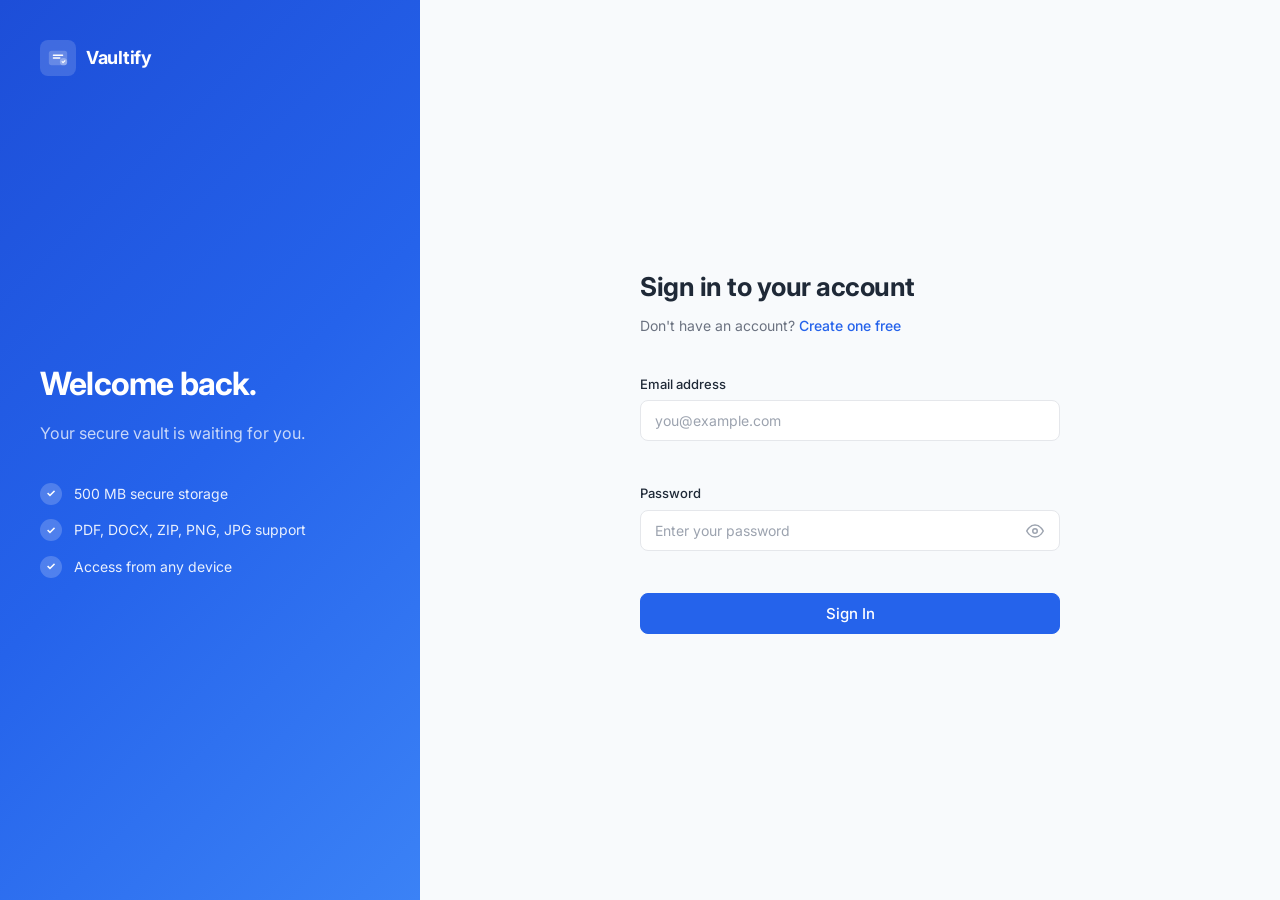
==== frontend/login.html @ 579fc2db "Initial commit - Vaultify v1.0 MVP - Spring Boot backend with JWT auth and H2 database - LocalStorag" ====
<!DOCTYPE html>
<html lang="en">
<head>
    <meta charset="UTF-8">
    <meta name="viewport" content="width=device-width, initial-scale=1.0">
    <meta name="description" content="Log in to Vaultify — your secure personal file storage vault.">
    <title>Login — Vaultify</title>
    <link rel="preconnect" href="https://fonts.googleapis.com">
    <link rel="preconnect" href="https://fonts.gstatic.com" crossorigin>
    <link href="https://fonts.googleapis.com/css2?family=Inter:wght@300;400;500;600;700&display=swap" rel="stylesheet">
    <link rel="stylesheet" href="css/style.css">
</head>
<body class="auth-page">

    <div class="auth-wrapper">

        <!-- ========== LEFT PANEL ========== -->
        <div class="auth-panel auth-panel--left">
            <a href="index.html" class="nav-logo">
                <div class="logo-icon logo-icon--white">
                    <svg width="22" height="22" viewBox="0 0 24 24" fill="none">
                        <rect x="2" y="4" width="20" height="16" rx="3" fill="white" fill-opacity="0.2"/>
                        <path d="M7 9h10M7 12h7" stroke="white" stroke-width="1.5" stroke-linecap="round"/>
                        <circle cx="18" cy="16" r="4" fill="white" fill-opacity="0.3"/>
                        <path d="M16.5 16l1 1 2-2" stroke="white" stroke-width="1.2" stroke-linecap="round" stroke-linejoin="round"/>
                    </svg>
                </div>
                <span class="logo-text logo-text--white">Vaultify</span>
            </a>
            <div class="auth-panel-content">
                <h2 class="auth-panel-title">Welcome back.</h2>
                <p class="auth-panel-subtitle">Your secure vault is waiting for you.</p>
                <div class="auth-panel-features">
                    <div class="auth-panel-feature">
                        <span class="check-icon">✓</span>
                        <span>500 MB secure storage</span>
                    </div>
                    <div class="auth-panel-feature">
                        <span class="check-icon">✓</span>
                        <span>PDF, DOCX, ZIP, PNG, JPG support</span>
                    </div>
                    <div class="auth-panel-feature">
                        <span class="check-icon">✓</span>
                        <span>Access from any device</span>
                    </div>
                </div>
            </div>
        </div>

        <!-- ========== RIGHT PANEL (FORM) ========== -->
        <div class="auth-panel auth-panel--right">
            <div class="auth-form-container">
                <div class="auth-form-header">
                    <h1 class="auth-form-title">Sign in to your account</h1>
                    <p class="auth-form-subtitle">
                        Don't have an account?
                        <a href="signup.html" class="auth-link" id="go-signup">Create one free</a>
                    </p>
                </div>

                <!-- Error Message -->
                <div class="alert alert-error" id="login-error" style="display: none;"></div>

                <!-- Login Form -->
                <form id="login-form" class="auth-form" novalidate>

                    <div class="form-group">
                        <label for="email" class="form-label">Email address</label>
                        <input
                            type="email"
                            id="email"
                            name="email"
                            class="form-input"
                            placeholder="you@example.com"
                            autocomplete="email"
                            required
                        />
                        <span class="form-error" id="email-error"></span>
                    </div>

                    <div class="form-group">
                        <label for="password" class="form-label">Password</label>
                        <div class="input-wrapper">
                            <input
                                type="password"
                                id="password"
                                name="password"
                                class="form-input"
                                placeholder="Enter your password"
                                autocomplete="current-password"
                                required
                            />
                            <button type="button" class="toggle-password" id="toggle-pwd" aria-label="Toggle password visibility">
                                <svg id="eye-icon" width="18" height="18" viewBox="0 0 24 24" fill="none">
                                    <path d="M1 12s4-8 11-8 11 8 11 8-4 8-11 8-11-8-11-8z" stroke="#9CA3AF" stroke-width="2"/>
                                    <circle cx="12" cy="12" r="3" stroke="#9CA3AF" stroke-width="2"/>
                                </svg>
                            </button>
                        </div>
                        <span class="form-error" id="password-error"></span>
                    </div>

                    <button type="submit" class="btn btn-primary btn-full btn-lg" id="login-btn">
                        <span id="login-btn-text">Sign In</span>
                        <span id="login-spinner" class="btn-spinner" style="display: none;"></span>
                    </button>

                </form>
            </div>
        </div>

    </div>

    <script src="js/login.js"></script>
</body>
</html>
---- frontend/css/style.css ----
/* =============================================
   Vaultify — Global Styles (style.css)
   Used by: index.html, login.html, signup.html
   ============================================= */

/* ========== Google Font ========== */
@import url('https://fonts.googleapis.com/css2?family=Inter:wght@300;400;500;600;700;800&display=swap');

/* ========== CSS Custom Properties ========== */
:root {
    --primary:        #2563EB;
    --primary-hover:  #1D4ED8;
    --primary-light:  #EFF6FF;
    --background:     #F8FAFC;
    --card:           #FFFFFF;
    --text:           #1F2937;
    --text-secondary: #6B7280;
    --text-muted:     #9CA3AF;
    --border:         #E5E7EB;
    --border-focus:   #2563EB;
    --success:        #22C55E;
    --success-light:  #DCFCE7;
    --danger:         #EF4444;
    --danger-light:   #FEF2F2;
    --purple:         #7C3AED;
    --purple-light:   #F5F3FF;

    --shadow-sm:  0 1px 2px rgba(0, 0, 0, 0.05);
    --shadow:     0 1px 3px rgba(0, 0, 0, 0.1), 0 1px 2px rgba(0, 0, 0, 0.06);
    --shadow-md:  0 4px 6px rgba(0, 0, 0, 0.07), 0 2px 4px rgba(0, 0, 0, 0.06);
    --shadow-lg:  0 10px 15px rgba(0, 0, 0, 0.08), 0 4px 6px rgba(0, 0, 0, 0.04);
    --shadow-xl:  0 20px 25px rgba(0, 0, 0, 0.10), 0 8px 10px rgba(0, 0, 0, 0.04);

    --radius-sm: 8px;
    --radius:    12px;
    --radius-lg: 16px;
    --radius-xl: 24px;

    --transition: all 0.2s ease;
    --transition-slow: all 0.3s ease;
}

/* ========== Reset ========== */
*, *::before, *::after {
    margin: 0;
    padding: 0;
    box-sizing: border-box;
}

html {
    scroll-behavior: smooth;
}

body {
    font-family: 'Inter', -apple-system, BlinkMacSystemFont, 'Segoe UI', sans-serif;
    background-color: var(--background);
    color: var(--text);
    line-height: 1.6;
    -webkit-font-smoothing: antialiased;
    -moz-osx-font-smoothing: grayscale;
}

a {
    text-decoration: none;
    color: inherit;
}

button {
    cursor: pointer;
    font-family: inherit;
    border: none;
    background: none;
}

img, svg {
    display: block;
}

/* =============================================
   LAYOUT — SHARED
   ============================================= */

/* ========== Logo ========== */
.nav-logo {
    display: flex;
    align-items: center;
    gap: 10px;
    text-decoration: none;
}

.logo-icon {
    width: 36px;
    height: 36px;
    border-radius: var(--radius-sm);
    display: flex;
    align-items: center;
    justify-content: center;
    background: var(--primary-light);
    flex-shrink: 0;
}

.logo-icon--sm {
    width: 30px;
    height: 30px;
}

.logo-icon--white {
    background: rgba(255,255,255,0.15);
}

.logo-text {
    font-size: 18px;
    font-weight: 700;
    color: var(--text);
    letter-spacing: -0.3px;
}

.logo-text--white {
    color: white;
}

/* =============================================
   BUTTONS
   ============================================= */

.btn {
    display: inline-flex;
    align-items: center;
    justify-content: center;
    gap: 8px;
    padding: 9px 18px;
    font-size: 14px;
    font-weight: 500;
    border-radius: var(--radius-sm);
    transition: var(--transition);
    cursor: pointer;
    border: 1.5px solid transparent;
    line-height: 1;
    white-space: nowrap;
    text-decoration: none;
}

.btn:disabled {
    opacity: 0.6;
    cursor: not-allowed;
}

.btn-primary {
    background: var(--primary);
    color: white;
    border-color: var(--primary);
}

.btn-primary:hover:not(:disabled) {
    background: var(--primary-hover);
    border-color: var(--primary-hover);
    box-shadow: 0 4px 12px rgba(37, 99, 235, 0.3);
    transform: translateY(-1px);
}

.btn-ghost {
    background: transparent;
    color: var(--text-secondary);
}

.btn-ghost:hover:not(:disabled) {
    background: var(--border);
    color: var(--text);
}

.btn-outline {
    background: transparent;
    color: var(--primary);
    border-color: var(--primary);
}

.btn-outline:hover:not(:disabled) {
    background: var(--primary-light);
}

.btn-danger {
    background: var(--danger);
    color: white;
    border-color: var(--danger);
}

.btn-danger:hover:not(:disabled) {
    background: #DC2626;
    border-color: #DC2626;
    box-shadow: 0 4px 12px rgba(239, 68, 68, 0.3);
    transform: translateY(-1px);
}

.btn-outline-danger {
    background: transparent;
    color: var(--danger);
    border-color: var(--danger);
}

.btn-outline-danger:hover:not(:disabled) {
    background: var(--danger-light);
}

.btn-lg {
    padding: 12px 24px;
    font-size: 15px;
}

.btn-full {
    width: 100%;
}

/* Spinner inside button */
.btn-spinner {
    width: 16px;
    height: 16px;
    border: 2px solid rgba(255,255,255,0.3);
    border-top-color: white;
    border-radius: 50%;
    animation: spin 0.7s linear infinite;
    display: inline-block;
}

@keyframes spin {
    to { transform: rotate(360deg); }
}

/* =============================================
   NAVBAR (Landing Page)
   ============================================= */

.navbar {
    position: sticky;
    top: 0;
    z-index: 100;
    background: rgba(248, 250, 252, 0.9);
    backdrop-filter: blur(12px);
    border-bottom: 1px solid var(--border);
}

.nav-container {
    max-width: 1100px;
    margin: 0 auto;
    padding: 0 24px;
    height: 64px;
    display: flex;
    align-items: center;
    justify-content: space-between;
}

.nav-actions {
    display: flex;
    align-items: center;
    gap: 8px;
}

/* =============================================
   HERO SECTION
   ============================================= */

.hero {
    padding: 96px 24px 80px;
}

.hero-container {
    max-width: 720px;
    margin: 0 auto;
    text-align: center;
}

.hero-badge {
    display: inline-flex;
    align-items: center;
    gap: 6px;
    padding: 6px 14px;
    background: var(--primary-light);
    color: var(--primary);
    font-size: 13px;
    font-weight: 500;
    border-radius: 100px;
    margin-bottom: 28px;
}

.hero-title {
    font-size: clamp(40px, 6vw, 64px);
    font-weight: 800;
    letter-spacing: -2px;
    line-height: 1.1;
    color: var(--text);
    margin-bottom: 20px;
}

.hero-title-accent {
    color: var(--primary);
}

.hero-subtitle {
    font-size: 18px;
    color: var(--text-secondary);
    line-height: 1.7;
    max-width: 560px;
    margin: 0 auto 36px;
}

.hero-actions {
    display: flex;
    align-items: center;
    justify-content: center;
    gap: 12px;
    flex-wrap: wrap;
}

.hero-note {
    margin-top: 20px;
    font-size: 13px;
    color: var(--text-muted);
}

/* =============================================
   FEATURES SECTION
   ============================================= */

.features {
    padding: 80px 24px;
    background: white;
    border-top: 1px solid var(--border);
    border-bottom: 1px solid var(--border);
}

.features-container {
    max-width: 1100px;
    margin: 0 auto;
    text-align: center;
}

.section-label {
    font-size: 12px;
    font-weight: 600;
    letter-spacing: 1.2px;
    text-transform: uppercase;
    color: var(--primary);
    margin-bottom: 12px;
}

.section-title {
    font-size: clamp(26px, 4vw, 36px);
    font-weight: 700;
    letter-spacing: -0.8px;
    color: var(--text);
    margin-bottom: 12px;
}

.section-subtitle {
    font-size: 16px;
    color: var(--text-secondary);
    margin-bottom: 56px;
}

.features-grid {
    display: grid;
    grid-template-columns: repeat(3, 1fr);
    gap: 24px;
}

.feature-card {
    background: var(--background);
    border: 1px solid var(--border);
    border-radius: var(--radius-lg);
    padding: 32px 28px;
    text-align: left;
    transition: var(--transition-slow);
}

.feature-card:hover {
    box-shadow: var(--shadow-lg);
    transform: translateY(-3px);
    border-color: transparent;
}

.feature-icon {
    width: 48px;
    height: 48px;
    border-radius: var(--radius-sm);
    display: flex;
    align-items: center;
    justify-content: center;
    margin-bottom: 20px;
}

.feature-icon--blue   { background: var(--primary-light); }
.feature-icon--green  { background: var(--success-light); }
.feature-icon--purple { background: var(--purple-light); }

.feature-title {
    font-size: 17px;
    font-weight: 600;
    color: var(--text);
    margin-bottom: 10px;
}

.feature-desc {
    font-size: 14px;
    color: var(--text-secondary);
    line-height: 1.65;
}

/* =============================================
   FILE TYPES SECTION
   ============================================= */

.file-types {
    padding: 80px 24px;
}

.file-types-container {
    max-width: 1100px;
    margin: 0 auto;
    text-align: center;
}

.file-types-grid {
    display: flex;
    align-items: center;
    justify-content: center;
    flex-wrap: wrap;
    gap: 12px;
    margin-top: 36px;
}

.file-type-badge {
    display: flex;
    align-items: center;
    gap: 8px;
    padding: 10px 20px;
    background: white;
    border: 1px solid var(--border);
    border-radius: 100px;
    font-size: 14px;
    font-weight: 500;
    color: var(--text);
    box-shadow: var(--shadow-sm);
    transition: var(--transition);
}

.file-type-badge:hover {
    border-color: var(--primary);
    box-shadow: var(--shadow);
    transform: translateY(-1px);
}

.file-type-icon {
    font-size: 18px;
}

/* =============================================
   CTA SECTION
   ============================================= */

.cta-section {
    padding: 80px 24px;
    background: var(--primary);
}

.cta-container {
    max-width: 600px;
    margin: 0 auto;
    text-align: center;
}

.cta-title {
    font-size: clamp(26px, 4vw, 36px);
    font-weight: 700;
    letter-spacing: -0.8px;
    color: white;
    margin-bottom: 12px;
}

.cta-subtitle {
    font-size: 16px;
    color: rgba(255,255,255,0.8);
    margin-bottom: 32px;
}

.cta-section .btn-primary {
    background: white;
    color: var(--primary);
    border-color: white;
}

.cta-section .btn-primary:hover {
    background: #EFF6FF;
    border-color: #EFF6FF;
    box-shadow: 0 4px 20px rgba(0,0,0,0.15);
}

/* =============================================
   FOOTER
   ============================================= */

.footer {
    padding: 32px 24px;
    border-top: 1px solid var(--border);
    background: white;
}

.footer-container {
    max-width: 1100px;
    margin: 0 auto;
    display: flex;
    align-items: center;
    justify-content: space-between;
    flex-wrap: wrap;
    gap: 16px;
}

.footer-copy {
    font-size: 13px;
    color: var(--text-muted);
}

/* =============================================
   AUTH PAGES (Login, Signup)
   ============================================= */

.auth-page {
    background: var(--background);
    min-height: 100vh;
}

.auth-wrapper {
    display: flex;
    min-height: 100vh;
}

/* Left panel — blue branding */
.auth-panel--left {
    flex: 0 0 420px;
    background: linear-gradient(135deg, #1D4ED8 0%, #2563EB 50%, #3B82F6 100%);
    padding: 40px;
    display: flex;
    flex-direction: column;
    justify-content: space-between;
}

.auth-panel-content {
    flex: 1;
    display: flex;
    flex-direction: column;
    justify-content: center;
    padding: 40px 0;
}

.auth-panel-title {
    font-size: 32px;
    font-weight: 700;
    color: white;
    letter-spacing: -0.8px;
    margin-bottom: 12px;
}

.auth-panel-subtitle {
    font-size: 16px;
    color: rgba(255,255,255,0.75);
    margin-bottom: 36px;
}

.auth-panel-features {
    display: flex;
    flex-direction: column;
    gap: 14px;
}

.auth-panel-feature {
    display: flex;
    align-items: center;
    gap: 12px;
    font-size: 14px;
    color: rgba(255,255,255,0.9);
}

.check-icon {
    width: 22px;
    height: 22px;
    background: rgba(255,255,255,0.2);
    border-radius: 50%;
    display: flex;
    align-items: center;
    justify-content: center;
    font-size: 11px;
    font-weight: 700;
    color: white;
    flex-shrink: 0;
}

/* Right panel — form */
.auth-panel--right {
    flex: 1;
    display: flex;
    align-items: center;
    justify-content: center;
    padding: 40px 24px;
    overflow-y: auto;
}

.auth-form-container {
    width: 100%;
    max-width: 420px;
}

.auth-form-header {
    margin-bottom: 36px;
}

.auth-form-title {
    font-size: 26px;
    font-weight: 700;
    color: var(--text);
    letter-spacing: -0.5px;
    margin-bottom: 8px;
}

.auth-form-subtitle {
    font-size: 14px;
    color: var(--text-secondary);
}

.auth-link {
    color: var(--primary);
    font-weight: 500;
    transition: var(--transition);
}

.auth-link:hover {
    text-decoration: underline;
}

/* ========== Form Elements ========== */

.auth-form {
    display: flex;
    flex-direction: column;
    gap: 20px;
}

.form-group {
    display: flex;
    flex-direction: column;
    gap: 6px;
}

.form-label {
    font-size: 13px;
    font-weight: 500;
    color: var(--text);
}

.form-input {
    width: 100%;
    padding: 11px 14px;
    font-size: 14px;
    font-family: inherit;
    color: var(--text);
    background: white;
    border: 1.5px solid var(--border);
    border-radius: var(--radius-sm);
    outline: none;
    transition: var(--transition);
}

.form-input:focus {
    border-color: var(--border-focus);
    box-shadow: 0 0 0 3px rgba(37, 99, 235, 0.1);
}

.form-input.is-error {
    border-color: var(--danger);
    box-shadow: 0 0 0 3px rgba(239, 68, 68, 0.1);
}

.form-input::placeholder {
    color: var(--text-muted);
}

.form-error {
    font-size: 12px;
    color: var(--danger);
    min-height: 16px;
}

/* Password toggle */
.input-wrapper {
    position: relative;
}

.input-wrapper .form-input {
    padding-right: 44px;
}

.toggle-password {
    position: absolute;
    right: 12px;
    top: 50%;
    transform: translateY(-50%);
    background: none;
    border: none;
    cursor: pointer;
    padding: 4px;
    display: flex;
    align-items: center;
    color: var(--text-muted);
    transition: var(--transition);
}

.toggle-password:hover {
    color: var(--text-secondary);
}

/* Alert */
.alert {
    padding: 12px 16px;
    border-radius: var(--radius-sm);
    font-size: 14px;
    margin-bottom: 4px;
}

.alert-error {
    background: var(--danger-light);
    color: #DC2626;
    border: 1px solid #FCA5A5;
}

.alert-success {
    background: var(--success-light);
    color: #15803D;
    border: 1px solid #86EFAC;
}

/* Auth terms */
.auth-terms {
    font-size: 12px;
    color: var(--text-muted);
    text-align: center;
    margin-top: 16px;
    line-height: 1.5;
}

/* =============================================
   RESPONSIVE
   ============================================= */

@media (max-width: 900px) {
    .features-grid {
        grid-template-columns: 1fr;
    }

    .auth-panel--left {
        display: none;
    }
}

@media (max-width: 640px) {
    .hero {
        padding: 60px 20px 60px;
    }

    .hero-title {
        letter-spacing: -1px;
    }

    .hero-actions {
        flex-direction: column;
        align-items: stretch;
    }

    .hero-actions .btn {
        width: 100%;
    }

    .nav-container {
        padding: 0 16px;
    }

    .footer-container {
        flex-direction: column;
        align-items: flex-start;
    }

    .file-types-grid {
        gap: 8px;
    }
}
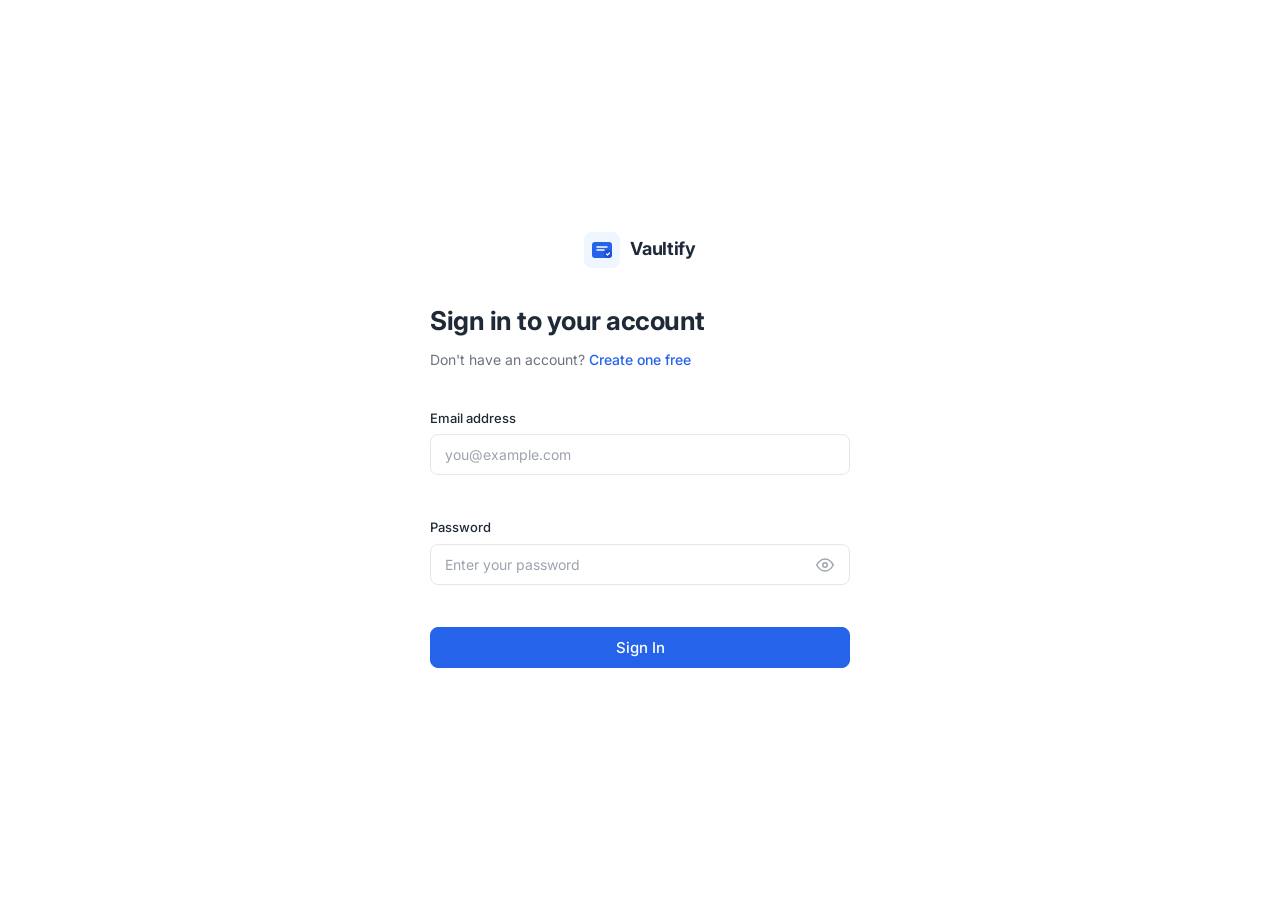
==== commit 2cc5a9e1: "UI Redesign: Minimalist white auth screens, simplify text, fix signup bug" ====
--- a/frontend/login.html
+++ b/frontend/login.html
@@ -14,42 +14,20 @@
 
     <div class="auth-wrapper">
 
-        <!-- ========== LEFT PANEL ========== -->
-        <div class="auth-panel auth-panel--left">
-            <a href="index.html" class="nav-logo">
-                <div class="logo-icon logo-icon--white">
-                    <svg width="22" height="22" viewBox="0 0 24 24" fill="none">
-                        <rect x="2" y="4" width="20" height="16" rx="3" fill="white" fill-opacity="0.2"/>
-                        <path d="M7 9h10M7 12h7" stroke="white" stroke-width="1.5" stroke-linecap="round"/>
-                        <circle cx="18" cy="16" r="4" fill="white" fill-opacity="0.3"/>
-                        <path d="M16.5 16l1 1 2-2" stroke="white" stroke-width="1.2" stroke-linecap="round" stroke-linejoin="round"/>
-                    </svg>
-                </div>
-                <span class="logo-text logo-text--white">Vaultify</span>
-            </a>
-            <div class="auth-panel-content">
-                <h2 class="auth-panel-title">Welcome back.</h2>
-                <p class="auth-panel-subtitle">Your secure vault is waiting for you.</p>
-                <div class="auth-panel-features">
-                    <div class="auth-panel-feature">
-                        <span class="check-icon">✓</span>
-                        <span>500 MB secure storage</span>
+        <div class="auth-form-container">
+            <div style="text-align: center; margin-bottom: 32px;">
+                <a href="index.html" class="nav-logo" style="justify-content: center;">
+                    <div class="logo-icon">
+                        <svg width="24" height="24" viewBox="0 0 24 24" fill="none">
+                            <rect x="2" y="4" width="20" height="16" rx="3" fill="#2563EB"/>
+                            <path d="M7 9h10M7 12h7" stroke="white" stroke-width="1.5" stroke-linecap="round"/>
+                            <circle cx="18" cy="16" r="4" fill="#1D4ED8"/>
+                            <path d="M16.5 16l1 1 2-2" stroke="white" stroke-width="1.2" stroke-linecap="round" stroke-linejoin="round"/>
+                        </svg>
                     </div>
-                    <div class="auth-panel-feature">
-                        <span class="check-icon">✓</span>
-                        <span>PDF, DOCX, ZIP, PNG, JPG support</span>
-                    </div>
-                    <div class="auth-panel-feature">
-                        <span class="check-icon">✓</span>
-                        <span>Access from any device</span>
-                    </div>
-                </div>
+                    <span class="logo-text">Vaultify</span>
+                </a>
             </div>
-        </div>
-
-        <!-- ========== RIGHT PANEL (FORM) ========== -->
-        <div class="auth-panel auth-panel--right">
-            <div class="auth-form-container">
                 <div class="auth-form-header">
                     <h1 class="auth-form-title">Sign in to your account</h1>
                     <p class="auth-form-subtitle">
@@ -106,7 +84,6 @@
                     </button>
 
                 </form>
-            </div>
         </div>
 
     </div>
--- a/frontend/css/style.css
+++ b/frontend/css/style.css
@@ -154,8 +154,6 @@
 .btn-primary:hover:not(:disabled) {
     background: var(--primary-hover);
     border-color: var(--primary-hover);
-    box-shadow: 0 4px 12px rgba(37, 99, 235, 0.3);
-    transform: translateY(-1px);
 }
 
 .btn-ghost {
@@ -187,8 +185,6 @@
 .btn-danger:hover:not(:disabled) {
     background: #DC2626;
     border-color: #DC2626;
-    box-shadow: 0 4px 12px rgba(239, 68, 68, 0.3);
-    transform: translateY(-1px);
 }
 
 .btn-outline-danger {
@@ -233,8 +229,7 @@
     position: sticky;
     top: 0;
     z-index: 100;
-    background: rgba(248, 250, 252, 0.9);
-    backdrop-filter: blur(12px);
+    background: #FFFFFF;
     border-bottom: 1px solid var(--border);
 }
 
@@ -268,18 +263,6 @@
     text-align: center;
 }
 
-.hero-badge {
-    display: inline-flex;
-    align-items: center;
-    gap: 6px;
-    padding: 6px 14px;
-    background: var(--primary-light);
-    color: var(--primary);
-    font-size: 13px;
-    font-weight: 500;
-    border-radius: 100px;
-    margin-bottom: 28px;
-}
 
 .hero-title {
     font-size: clamp(40px, 6vw, 64px);
@@ -372,9 +355,7 @@
 }
 
 .feature-card:hover {
-    box-shadow: var(--shadow-lg);
-    transform: translateY(-3px);
-    border-color: transparent;
+    border-color: var(--primary);
 }
 
 .feature-icon {
@@ -444,8 +425,6 @@
 
 .file-type-badge:hover {
     border-color: var(--primary);
-    box-shadow: var(--shadow);
-    transform: translateY(-1px);
 }
 
 .file-type-icon {
@@ -490,7 +469,6 @@
 .cta-section .btn-primary:hover {
     background: #EFF6FF;
     border-color: #EFF6FF;
-    box-shadow: 0 4px 20px rgba(0,0,0,0.15);
 }
 
 /* =============================================
@@ -523,84 +501,19 @@
    ============================================= */
 
 .auth-page {
-    background: var(--background);
+    background: #FFFFFF;
     min-height: 100vh;
 }
 
 .auth-wrapper {
     display: flex;
+    align-items: center;
+    justify-content: center;
     min-height: 100vh;
-}
-
-/* Left panel — blue branding */
-.auth-panel--left {
-    flex: 0 0 420px;
-    background: linear-gradient(135deg, #1D4ED8 0%, #2563EB 50%, #3B82F6 100%);
-    padding: 40px;
-    display: flex;
-    flex-direction: column;
-    justify-content: space-between;
-}
-
-.auth-panel-content {
-    flex: 1;
-    display: flex;
-    flex-direction: column;
-    justify-content: center;
-    padding: 40px 0;
-}
-
-.auth-panel-title {
-    font-size: 32px;
-    font-weight: 700;
-    color: white;
-    letter-spacing: -0.8px;
-    margin-bottom: 12px;
-}
-
-.auth-panel-subtitle {
-    font-size: 16px;
-    color: rgba(255,255,255,0.75);
-    margin-bottom: 36px;
-}
-
-.auth-panel-features {
-    display: flex;
-    flex-direction: column;
-    gap: 14px;
-}
-
-.auth-panel-feature {
-    display: flex;
-    align-items: center;
-    gap: 12px;
-    font-size: 14px;
-    color: rgba(255,255,255,0.9);
-}
-
-.check-icon {
-    width: 22px;
-    height: 22px;
-    background: rgba(255,255,255,0.2);
-    border-radius: 50%;
-    display: flex;
-    align-items: center;
-    justify-content: center;
-    font-size: 11px;
-    font-weight: 700;
-    color: white;
-    flex-shrink: 0;
-}
-
-/* Right panel — form */
-.auth-panel--right {
-    flex: 1;
-    display: flex;
-    align-items: center;
-    justify-content: center;
-    padding: 40px 24px;
-    overflow-y: auto;
-}
+    padding: 24px;
+}
+
+/* Auth Form */
 
 .auth-form-container {
     width: 100%;
@@ -753,9 +666,7 @@
         grid-template-columns: 1fr;
     }
 
-    .auth-panel--left {
-        display: none;
-    }
+    /* Auth panel removed */
 }
 
 @media (max-width: 640px) {
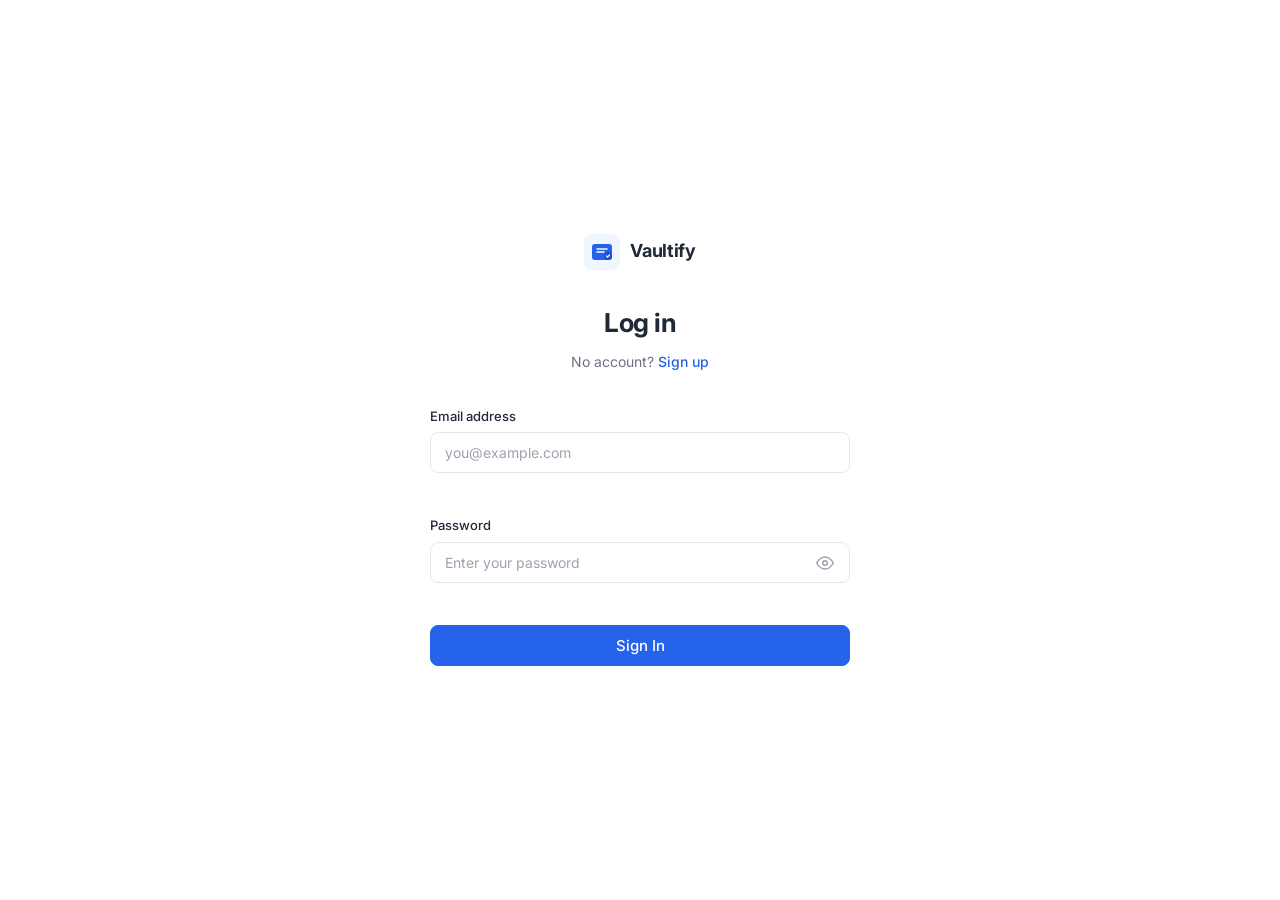
==== commit 0e51a670: "UI Tweaks: Center auth headers, simplify text, remove landing footer" ====
--- a/frontend/login.html
+++ b/frontend/login.html
@@ -29,10 +29,10 @@
                 </a>
             </div>
                 <div class="auth-form-header">
-                    <h1 class="auth-form-title">Sign in to your account</h1>
+                    <h1 class="auth-form-title">Log in</h1>
                     <p class="auth-form-subtitle">
-                        Don't have an account?
-                        <a href="signup.html" class="auth-link" id="go-signup">Create one free</a>
+                        No account? 
+                        <a href="signup.html" class="auth-link" id="go-signup">Sign up</a>
                     </p>
                 </div>
 
--- a/frontend/css/style.css
+++ b/frontend/css/style.css
@@ -521,7 +521,8 @@
 }
 
 .auth-form-header {
-    margin-bottom: 36px;
+    margin-bottom: 32px;
+    text-align: center;
 }
 
 .auth-form-title {
